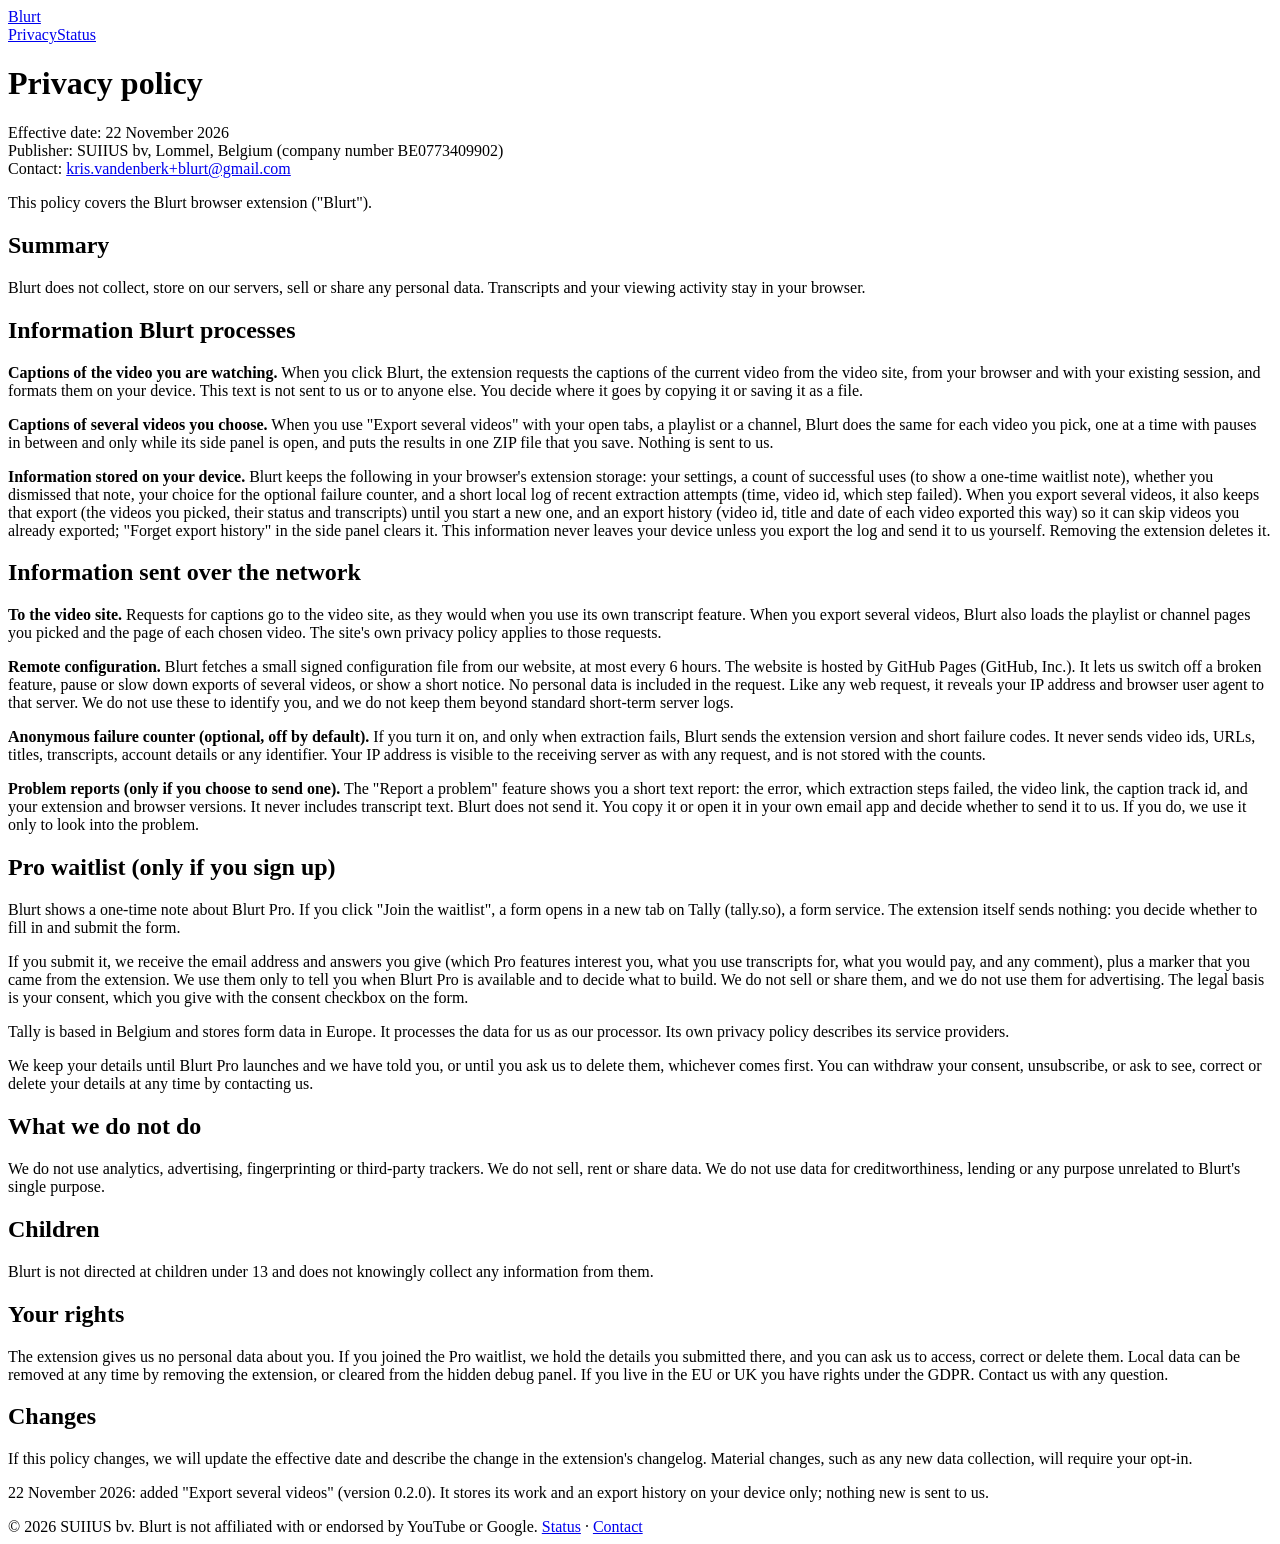
==== privacy/index.html @ bbb34fc8 "Privacy: Export several videos (for Blurt 0.2.0) Co-Authored-By: Claude Opus 5.5 <noreply@anthropic." ====
<!doctype html>
<html lang="en">
<head>
  <meta charset="utf-8">
  <meta name="viewport" content="width=device-width, initial-scale=1">
  <title>Blurt privacy policy</title>
  <meta name="description" content="What the Blurt browser extension does and does not do with your data.">
  <link rel="icon" href="../assets/favicon-32.png" type="image/png">
  <link rel="stylesheet" href="../assets/site.css">
</head>
<body>
  <header class="top">
    <div class="wrap">
      <a class="brand" href="../"><img src="../assets/icon.svg" alt="">Blurt</a>
      <nav class="links"><a href="./" aria-current="page">Privacy</a><a href="../status/">Status</a></nav>
    </div>
  </header>

  <main class="wrap doc">
    <h1>Privacy policy</h1>
    <p class="meta">Effective date: 22 November 2026<br>Publisher: SUIIUS bv, Lommel, Belgium (company number BE0773409902)<br>Contact: <a href="mailto:kris.vandenberk+blurt@gmail.com">kris.vandenberk+blurt@gmail.com</a></p>

    <p>This policy covers the Blurt browser extension ("Blurt").</p>

    <h2>Summary</h2>
    <p class="summary">Blurt does not collect, store on our servers, sell or share any personal data. Transcripts and your viewing activity stay in your browser.</p>

    <h2>Information Blurt processes</h2>
    <p><strong>Captions of the video you are watching.</strong> When you click Blurt, the extension requests the captions of the current video from the video site, from your browser and with your existing session, and formats them on your device. This text is not sent to us or to anyone else. You decide where it goes by copying it or saving it as a file.</p>
    <p><strong>Captions of several videos you choose.</strong> When you use "Export several videos" with your open tabs, a playlist or a channel, Blurt does the same for each video you pick, one at a time with pauses in between and only while its side panel is open, and puts the results in one ZIP file that you save. Nothing is sent to us.</p>
    <p><strong>Information stored on your device.</strong> Blurt keeps the following in your browser's extension storage: your settings, a count of successful uses (to show a one-time waitlist note), whether you dismissed that note, your choice for the optional failure counter, and a short local log of recent extraction attempts (time, video id, which step failed). When you export several videos, it also keeps that export (the videos you picked, their status and transcripts) until you start a new one, and an export history (video id, title and date of each video exported this way) so it can skip videos you already exported; "Forget export history" in the side panel clears it. This information never leaves your device unless you export the log and send it to us yourself. Removing the extension deletes it.</p>

    <h2>Information sent over the network</h2>
    <p><strong>To the video site.</strong> Requests for captions go to the video site, as they would when you use its own transcript feature. When you export several videos, Blurt also loads the playlist or channel pages you picked and the page of each chosen video. The site's own privacy policy applies to those requests.</p>
    <p><strong>Remote configuration.</strong> Blurt fetches a small signed configuration file from our website, at most every 6 hours. The website is hosted by GitHub Pages (GitHub, Inc.). It lets us switch off a broken feature, pause or slow down exports of several videos, or show a short notice. No personal data is included in the request. Like any web request, it reveals your IP address and browser user agent to that server. We do not use these to identify you, and we do not keep them beyond standard short-term server logs.</p>
    <p><strong>Anonymous failure counter (optional, off by default).</strong> If you turn it on, and only when extraction fails, Blurt sends the extension version and short failure codes. It never sends video ids, URLs, titles, transcripts, account details or any identifier. Your IP address is visible to the receiving server as with any request, and is not stored with the counts.</p>
    <p><strong>Problem reports (only if you choose to send one).</strong> The "Report a problem" feature shows you a short text report: the error, which extraction steps failed, the video link, the caption track id, and your extension and browser versions. It never includes transcript text. Blurt does not send it. You copy it or open it in your own email app and decide whether to send it to us. If you do, we use it only to look into the problem.</p>

    <h2>Pro waitlist (only if you sign up)</h2>
    <p>Blurt shows a one-time note about Blurt Pro. If you click "Join the waitlist", a form opens in a new tab on Tally (tally.so), a form service. The extension itself sends nothing: you decide whether to fill in and submit the form.</p>
    <p>If you submit it, we receive the email address and answers you give (which Pro features interest you, what you use transcripts for, what you would pay, and any comment), plus a marker that you came from the extension. We use them only to tell you when Blurt Pro is available and to decide what to build. We do not sell or share them, and we do not use them for advertising. The legal basis is your consent, which you give with the consent checkbox on the form.</p>
    <p>Tally is based in Belgium and stores form data in Europe. It processes the data for us as our processor. Its own privacy policy describes its service providers.</p>
    <p>We keep your details until Blurt Pro launches and we have told you, or until you ask us to delete them, whichever comes first. You can withdraw your consent, unsubscribe, or ask to see, correct or delete your details at any time by contacting us.</p>

    <h2>What we do not do</h2>
    <p>We do not use analytics, advertising, fingerprinting or third-party trackers. We do not sell, rent or share data. We do not use data for creditworthiness, lending or any purpose unrelated to Blurt's single purpose.</p>

    <h2>Children</h2>
    <p>Blurt is not directed at children under 13 and does not knowingly collect any information from them.</p>

    <h2>Your rights</h2>
    <p>The extension gives us no personal data about you. If you joined the Pro waitlist, we hold the details you submitted there, and you can ask us to access, correct or delete them. Local data can be removed at any time by removing the extension, or cleared from the hidden debug panel. If you live in the EU or UK you have rights under the GDPR. Contact us with any question.</p>

    <h2>Changes</h2>
    <p>If this policy changes, we will update the effective date and describe the change in the extension's changelog. Material changes, such as any new data collection, will require your opt-in.</p>
    <p>22 November 2026: added "Export several videos" (version 0.2.0). It stores its work and an export history on your device only; nothing new is sent to us.</p>
  </main>

  <footer class="bottom">
    <div class="wrap">
      <span>&copy; 2026 SUIIUS bv. Blurt is not affiliated with or endorsed by YouTube or Google.</span>
      <span><a href="../status/">Status</a> &middot; <a href="mailto:kris.vandenberk+blurt@gmail.com">Contact</a></span>
    </div>
  </footer>
</body>
</html>
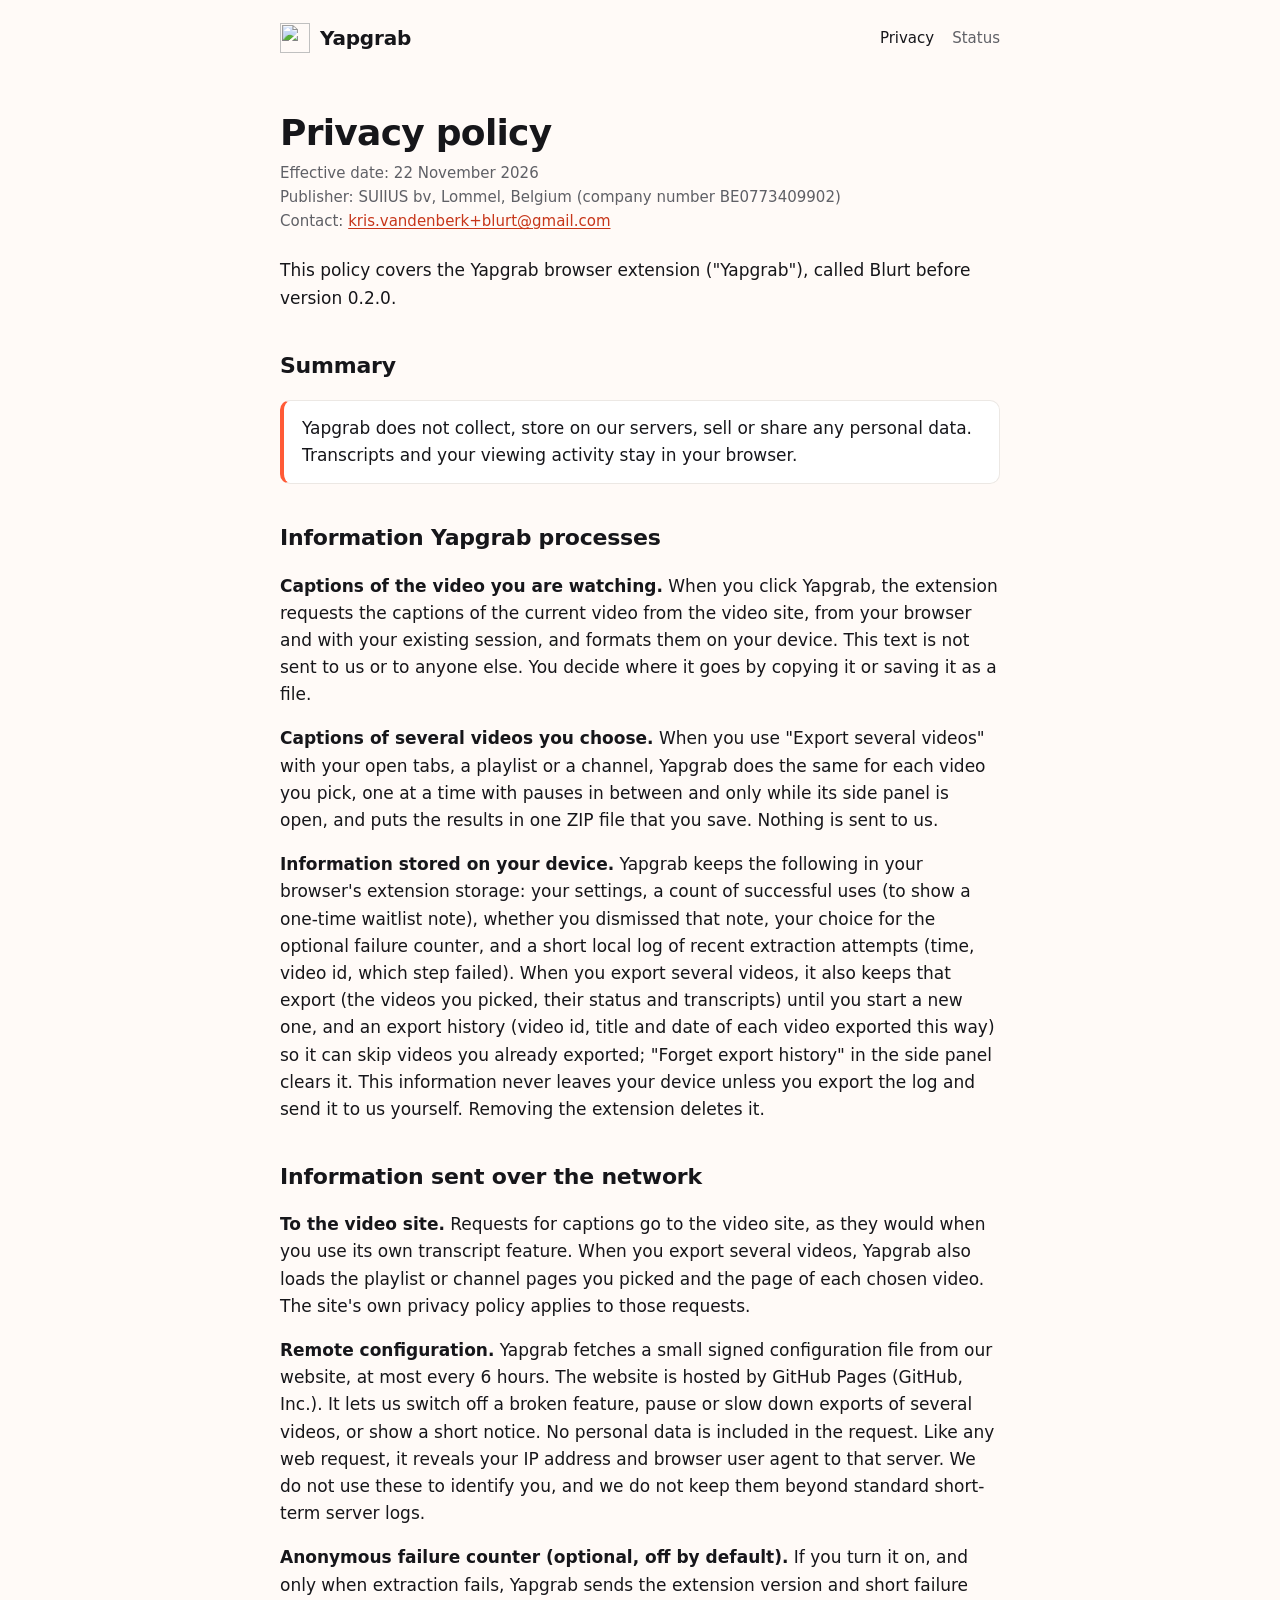
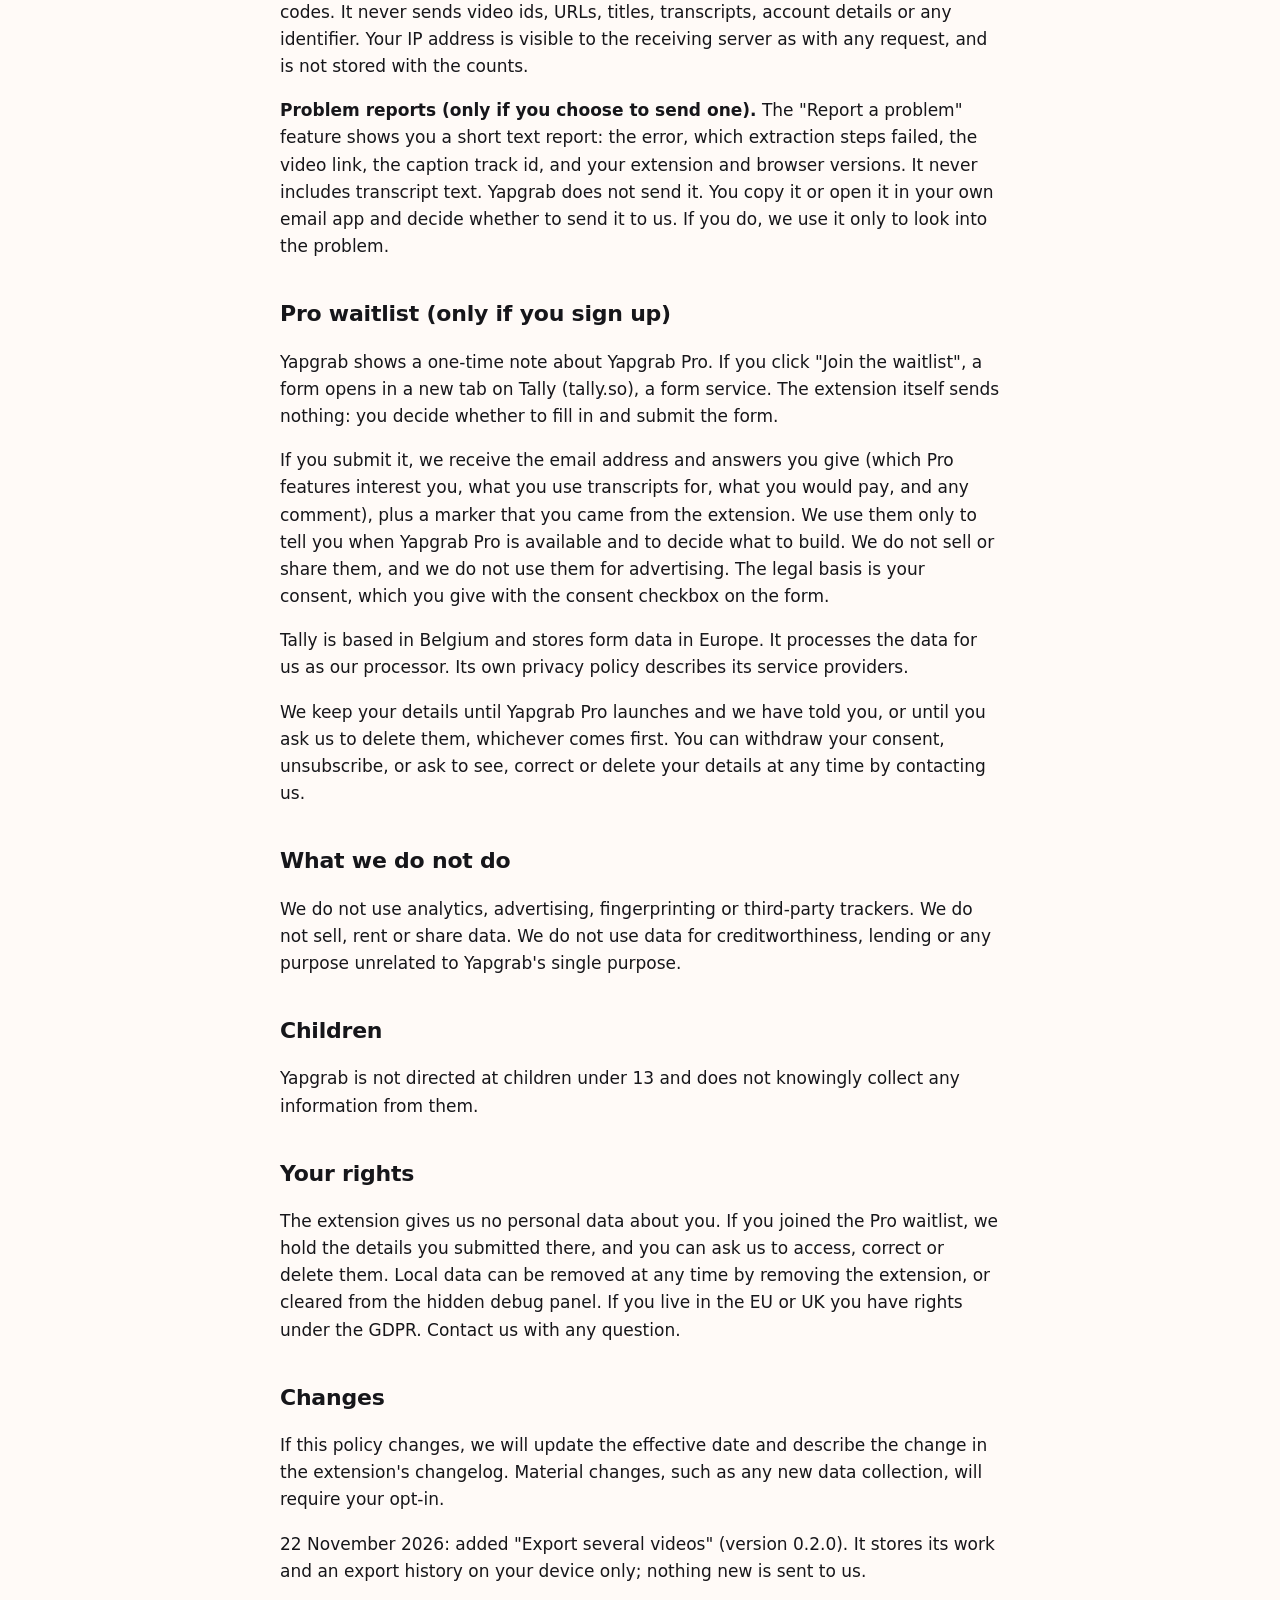
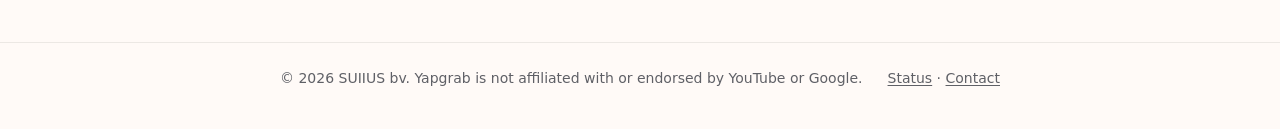
==== commit a82e67da: "Rename Blurt to Yapgrab on the site: pages, privacy policy, screenshots and share image Co-Authored-" ====
--- a/privacy/index.html
+++ b/privacy/index.html
@@ -3,15 +3,15 @@
 <head>
   <meta charset="utf-8">
   <meta name="viewport" content="width=device-width, initial-scale=1">
-  <title>Blurt privacy policy</title>
-  <meta name="description" content="What the Blurt browser extension does and does not do with your data.">
+  <title>Yapgrab privacy policy</title>
+  <meta name="description" content="What the Yapgrab browser extension does and does not do with your data.">
   <link rel="icon" href="../assets/favicon-32.png" type="image/png">
   <link rel="stylesheet" href="../assets/site.css">
 </head>
 <body>
   <header class="top">
     <div class="wrap">
-      <a class="brand" href="../"><img src="../assets/icon.svg" alt="">Blurt</a>
+      <a class="brand" href="../"><img src="../assets/icon.svg" alt="">Yapgrab</a>
       <nav class="links"><a href="./" aria-current="page">Privacy</a><a href="../status/">Status</a></nav>
     </div>
   </header>
@@ -20,33 +20,33 @@
     <h1>Privacy policy</h1>
     <p class="meta">Effective date: 22 November 2026<br>Publisher: SUIIUS bv, Lommel, Belgium (company number BE0773409902)<br>Contact: <a href="mailto:kris.vandenberk+blurt@gmail.com">kris.vandenberk+blurt@gmail.com</a></p>
 
-    <p>This policy covers the Blurt browser extension ("Blurt").</p>
+    <p>This policy covers the Yapgrab browser extension ("Yapgrab"), called Blurt before version 0.2.0.</p>
 
     <h2>Summary</h2>
-    <p class="summary">Blurt does not collect, store on our servers, sell or share any personal data. Transcripts and your viewing activity stay in your browser.</p>
+    <p class="summary">Yapgrab does not collect, store on our servers, sell or share any personal data. Transcripts and your viewing activity stay in your browser.</p>
 
-    <h2>Information Blurt processes</h2>
-    <p><strong>Captions of the video you are watching.</strong> When you click Blurt, the extension requests the captions of the current video from the video site, from your browser and with your existing session, and formats them on your device. This text is not sent to us or to anyone else. You decide where it goes by copying it or saving it as a file.</p>
-    <p><strong>Captions of several videos you choose.</strong> When you use "Export several videos" with your open tabs, a playlist or a channel, Blurt does the same for each video you pick, one at a time with pauses in between and only while its side panel is open, and puts the results in one ZIP file that you save. Nothing is sent to us.</p>
-    <p><strong>Information stored on your device.</strong> Blurt keeps the following in your browser's extension storage: your settings, a count of successful uses (to show a one-time waitlist note), whether you dismissed that note, your choice for the optional failure counter, and a short local log of recent extraction attempts (time, video id, which step failed). When you export several videos, it also keeps that export (the videos you picked, their status and transcripts) until you start a new one, and an export history (video id, title and date of each video exported this way) so it can skip videos you already exported; "Forget export history" in the side panel clears it. This information never leaves your device unless you export the log and send it to us yourself. Removing the extension deletes it.</p>
+    <h2>Information Yapgrab processes</h2>
+    <p><strong>Captions of the video you are watching.</strong> When you click Yapgrab, the extension requests the captions of the current video from the video site, from your browser and with your existing session, and formats them on your device. This text is not sent to us or to anyone else. You decide where it goes by copying it or saving it as a file.</p>
+    <p><strong>Captions of several videos you choose.</strong> When you use "Export several videos" with your open tabs, a playlist or a channel, Yapgrab does the same for each video you pick, one at a time with pauses in between and only while its side panel is open, and puts the results in one ZIP file that you save. Nothing is sent to us.</p>
+    <p><strong>Information stored on your device.</strong> Yapgrab keeps the following in your browser's extension storage: your settings, a count of successful uses (to show a one-time waitlist note), whether you dismissed that note, your choice for the optional failure counter, and a short local log of recent extraction attempts (time, video id, which step failed). When you export several videos, it also keeps that export (the videos you picked, their status and transcripts) until you start a new one, and an export history (video id, title and date of each video exported this way) so it can skip videos you already exported; "Forget export history" in the side panel clears it. This information never leaves your device unless you export the log and send it to us yourself. Removing the extension deletes it.</p>
 
     <h2>Information sent over the network</h2>
-    <p><strong>To the video site.</strong> Requests for captions go to the video site, as they would when you use its own transcript feature. When you export several videos, Blurt also loads the playlist or channel pages you picked and the page of each chosen video. The site's own privacy policy applies to those requests.</p>
-    <p><strong>Remote configuration.</strong> Blurt fetches a small signed configuration file from our website, at most every 6 hours. The website is hosted by GitHub Pages (GitHub, Inc.). It lets us switch off a broken feature, pause or slow down exports of several videos, or show a short notice. No personal data is included in the request. Like any web request, it reveals your IP address and browser user agent to that server. We do not use these to identify you, and we do not keep them beyond standard short-term server logs.</p>
-    <p><strong>Anonymous failure counter (optional, off by default).</strong> If you turn it on, and only when extraction fails, Blurt sends the extension version and short failure codes. It never sends video ids, URLs, titles, transcripts, account details or any identifier. Your IP address is visible to the receiving server as with any request, and is not stored with the counts.</p>
-    <p><strong>Problem reports (only if you choose to send one).</strong> The "Report a problem" feature shows you a short text report: the error, which extraction steps failed, the video link, the caption track id, and your extension and browser versions. It never includes transcript text. Blurt does not send it. You copy it or open it in your own email app and decide whether to send it to us. If you do, we use it only to look into the problem.</p>
+    <p><strong>To the video site.</strong> Requests for captions go to the video site, as they would when you use its own transcript feature. When you export several videos, Yapgrab also loads the playlist or channel pages you picked and the page of each chosen video. The site's own privacy policy applies to those requests.</p>
+    <p><strong>Remote configuration.</strong> Yapgrab fetches a small signed configuration file from our website, at most every 6 hours. The website is hosted by GitHub Pages (GitHub, Inc.). It lets us switch off a broken feature, pause or slow down exports of several videos, or show a short notice. No personal data is included in the request. Like any web request, it reveals your IP address and browser user agent to that server. We do not use these to identify you, and we do not keep them beyond standard short-term server logs.</p>
+    <p><strong>Anonymous failure counter (optional, off by default).</strong> If you turn it on, and only when extraction fails, Yapgrab sends the extension version and short failure codes. It never sends video ids, URLs, titles, transcripts, account details or any identifier. Your IP address is visible to the receiving server as with any request, and is not stored with the counts.</p>
+    <p><strong>Problem reports (only if you choose to send one).</strong> The "Report a problem" feature shows you a short text report: the error, which extraction steps failed, the video link, the caption track id, and your extension and browser versions. It never includes transcript text. Yapgrab does not send it. You copy it or open it in your own email app and decide whether to send it to us. If you do, we use it only to look into the problem.</p>
 
     <h2>Pro waitlist (only if you sign up)</h2>
-    <p>Blurt shows a one-time note about Blurt Pro. If you click "Join the waitlist", a form opens in a new tab on Tally (tally.so), a form service. The extension itself sends nothing: you decide whether to fill in and submit the form.</p>
-    <p>If you submit it, we receive the email address and answers you give (which Pro features interest you, what you use transcripts for, what you would pay, and any comment), plus a marker that you came from the extension. We use them only to tell you when Blurt Pro is available and to decide what to build. We do not sell or share them, and we do not use them for advertising. The legal basis is your consent, which you give with the consent checkbox on the form.</p>
+    <p>Yapgrab shows a one-time note about Yapgrab Pro. If you click "Join the waitlist", a form opens in a new tab on Tally (tally.so), a form service. The extension itself sends nothing: you decide whether to fill in and submit the form.</p>
+    <p>If you submit it, we receive the email address and answers you give (which Pro features interest you, what you use transcripts for, what you would pay, and any comment), plus a marker that you came from the extension. We use them only to tell you when Yapgrab Pro is available and to decide what to build. We do not sell or share them, and we do not use them for advertising. The legal basis is your consent, which you give with the consent checkbox on the form.</p>
     <p>Tally is based in Belgium and stores form data in Europe. It processes the data for us as our processor. Its own privacy policy describes its service providers.</p>
-    <p>We keep your details until Blurt Pro launches and we have told you, or until you ask us to delete them, whichever comes first. You can withdraw your consent, unsubscribe, or ask to see, correct or delete your details at any time by contacting us.</p>
+    <p>We keep your details until Yapgrab Pro launches and we have told you, or until you ask us to delete them, whichever comes first. You can withdraw your consent, unsubscribe, or ask to see, correct or delete your details at any time by contacting us.</p>
 
     <h2>What we do not do</h2>
-    <p>We do not use analytics, advertising, fingerprinting or third-party trackers. We do not sell, rent or share data. We do not use data for creditworthiness, lending or any purpose unrelated to Blurt's single purpose.</p>
+    <p>We do not use analytics, advertising, fingerprinting or third-party trackers. We do not sell, rent or share data. We do not use data for creditworthiness, lending or any purpose unrelated to Yapgrab's single purpose.</p>
 
     <h2>Children</h2>
-    <p>Blurt is not directed at children under 13 and does not knowingly collect any information from them.</p>
+    <p>Yapgrab is not directed at children under 13 and does not knowingly collect any information from them.</p>
 
     <h2>Your rights</h2>
     <p>The extension gives us no personal data about you. If you joined the Pro waitlist, we hold the details you submitted there, and you can ask us to access, correct or delete them. Local data can be removed at any time by removing the extension, or cleared from the hidden debug panel. If you live in the EU or UK you have rights under the GDPR. Contact us with any question.</p>
@@ -58,7 +58,7 @@
 
   <footer class="bottom">
     <div class="wrap">
-      <span>&copy; 2026 SUIIUS bv. Blurt is not affiliated with or endorsed by YouTube or Google.</span>
+      <span>&copy; 2026 SUIIUS bv. Yapgrab is not affiliated with or endorsed by YouTube or Google.</span>
       <span><a href="../status/">Status</a> &middot; <a href="mailto:kris.vandenberk+blurt@gmail.com">Contact</a></span>
     </div>
   </footer>
--- a/assets/site.css
+++ b/assets/site.css
@@ -0,0 +1,90 @@
+:root {
+  --accent: #FF5A36;
+  --accent-ink: #C7361A;
+  --bg: #FFFAF7;
+  --card: #ffffff;
+  --fg: #16161a;
+  --muted: #5f6066;
+  --line: #ece8e4;
+  --ok-bg: #e9f7ee;
+  --ok-fg: #17633a;
+  --warn-bg: #fff4e5;
+  --warn-fg: #7a4100;
+  --err-bg: #fdecea;
+  --err-fg: #8a1c12;
+  --tint: #FFF1EA;
+  --accent-soft: rgba(255, 90, 54, .12);
+  --on-accent: #1d0d07;
+  --shadow: 0 1px 2px rgba(60, 30, 15, .05), 0 12px 32px -12px rgba(60, 30, 15, .16);
+  --mono: ui-monospace, "SF Mono", SFMono-Regular, Menlo, Consolas, "Liberation Mono", monospace;
+  color-scheme: light dark;
+}
+@media (prefers-color-scheme: dark) {
+  :root {
+    --accent-ink: #FF8A6E;
+    --bg: #121216;
+    --card: #1b1b20;
+    --fg: #f1f1f3;
+    --muted: #a4a5ab;
+    --line: #2e2e35;
+    --ok-bg: #13301f;
+    --ok-fg: #9fe0b8;
+    --warn-bg: #3a2a10;
+    --warn-fg: #ffd59a;
+    --err-bg: #3d1a17;
+    --err-fg: #ffb4aa;
+    --tint: #17171c;
+    --accent-soft: rgba(255, 90, 54, .16);
+    --shadow: 0 1px 2px rgba(0, 0, 0, .3), 0 16px 36px -14px rgba(0, 0, 0, .6);
+  }
+}
+* { box-sizing: border-box; }
+html { -webkit-text-size-adjust: 100%; }
+body {
+  margin: 0;
+  background: var(--bg);
+  color: var(--fg);
+  font: 17px/1.6 -apple-system, BlinkMacSystemFont, "Segoe UI", Roboto, system-ui, sans-serif;
+  -webkit-font-smoothing: antialiased;
+}
+a { color: var(--accent-ink); text-underline-offset: 2px; }
+:focus-visible { outline: 3px solid var(--accent); outline-offset: 3px; border-radius: 4px; }
+.wrap { max-width: 760px; margin: 0 auto; padding: 0 20px; }
+.wrap.wide { max-width: 1120px; }
+header.top { padding: 22px 0; }
+header.top .wrap { display: flex; align-items: center; justify-content: space-between; gap: 16px; }
+.brand { display: inline-flex; align-items: center; gap: 10px; font-weight: 800; font-size: 20px; color: var(--fg); text-decoration: none; letter-spacing: -.01em; }
+.brand img { width: 30px; height: 30px; }
+nav.links { display: flex; gap: 18px; font-size: 15px; }
+nav.links a { color: var(--muted); text-decoration: none; }
+nav.links a:hover, nav.links a[aria-current="page"] { color: var(--fg); }
+
+.hero { padding: 48px 0 24px; }
+.hero h1 { font-size: clamp(38px, 7vw, 58px); line-height: 1.04; letter-spacing: -.025em; margin: 0 0 18px; }
+.hero p.lead { font-size: 20px; color: var(--muted); margin: 0 0 26px; max-width: 34em; }
+.pill { display: inline-flex; align-items: center; gap: 8px; padding: 10px 18px; border-radius: 999px; background: var(--accent); color: #fff; font-weight: 700; text-decoration: none; }
+.pill.soft { background: transparent; color: var(--muted); border: 1px solid var(--line); font-weight: 600; }
+.shot { display: block; width: 100%; height: auto; border-radius: 14px; border: 1px solid var(--line); margin: 32px 0; }
+
+.features { display: grid; grid-template-columns: repeat(auto-fit, minmax(220px, 1fr)); gap: 14px; margin: 8px 0 40px; padding: 0; list-style: none; }
+.features li { background: var(--card); border: 1px solid var(--line); border-radius: 12px; padding: 16px 18px; }
+.features strong { display: block; margin-bottom: 4px; }
+.features span { color: var(--muted); font-size: 15px; }
+
+main.doc { padding: 24px 20px 40px; }
+main.doc h1 { font-size: 36px; line-height: 1.15; letter-spacing: -.02em; margin: 12px 0 8px; }
+main.doc h2 { font-size: 22px; margin: 36px 0 8px; letter-spacing: -.01em; }
+main.doc .meta { color: var(--muted); font-size: 15px; margin: 0 0 24px; }
+main.doc .summary { background: var(--card); border: 1px solid var(--line); border-left: 4px solid var(--accent); border-radius: 10px; padding: 14px 18px; }
+
+.status { display: flex; align-items: center; gap: 14px; border-radius: 12px; padding: 18px 20px; font-size: 19px; font-weight: 700; margin: 20px 0 6px; }
+.status::before { content: ""; width: 14px; height: 14px; border-radius: 50%; background: currentColor; flex: none; }
+.status.ok { background: var(--ok-bg); color: var(--ok-fg); }
+.status.degraded { background: var(--warn-bg); color: var(--warn-fg); }
+.status.down { background: var(--err-bg); color: var(--err-fg); }
+.status small { display: block; font-weight: 400; font-size: 15px; }
+ol.steps li { margin-bottom: 6px; }
+
+footer.bottom { border-top: 1px solid var(--line); padding: 24px 0 40px; color: var(--muted); font-size: 14px; }
+footer.bottom .wrap { display: flex; flex-wrap: wrap; justify-content: space-between; gap: 10px 24px; }
+footer.bottom a { color: var(--muted); }
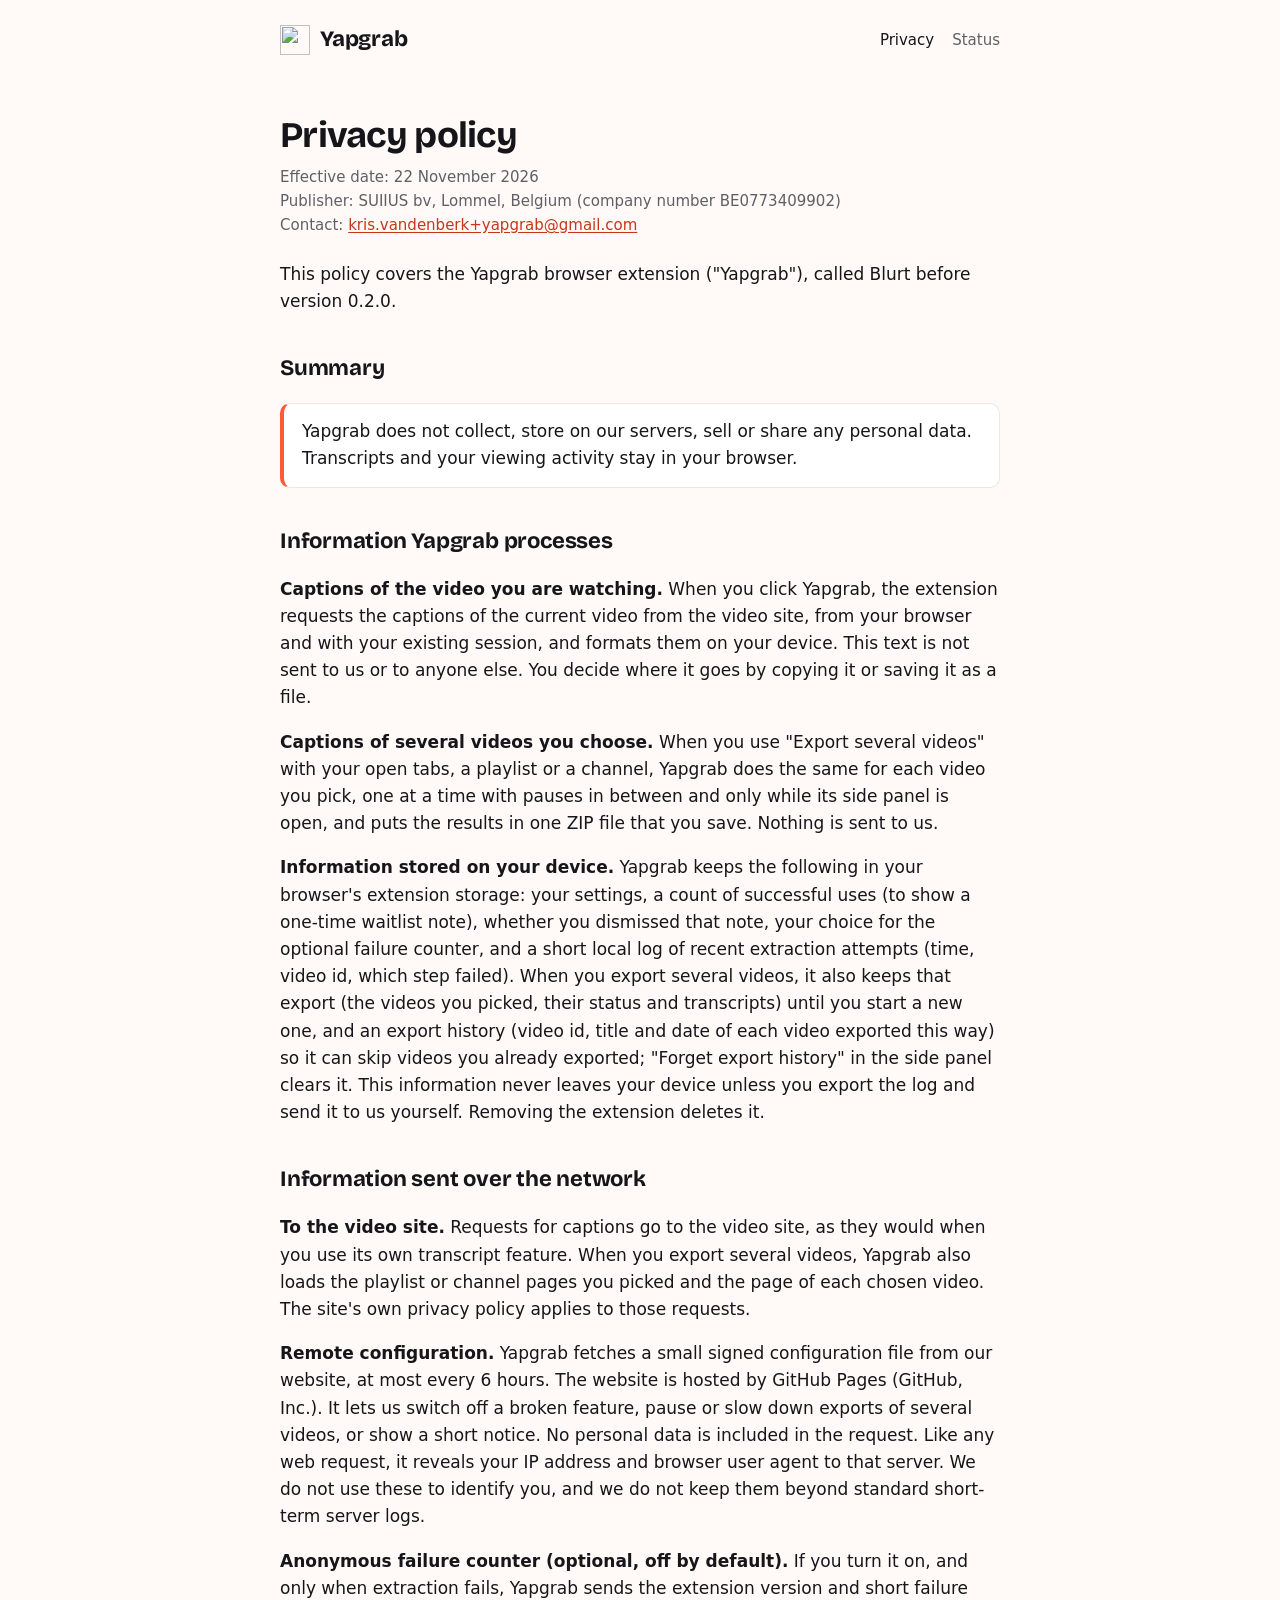
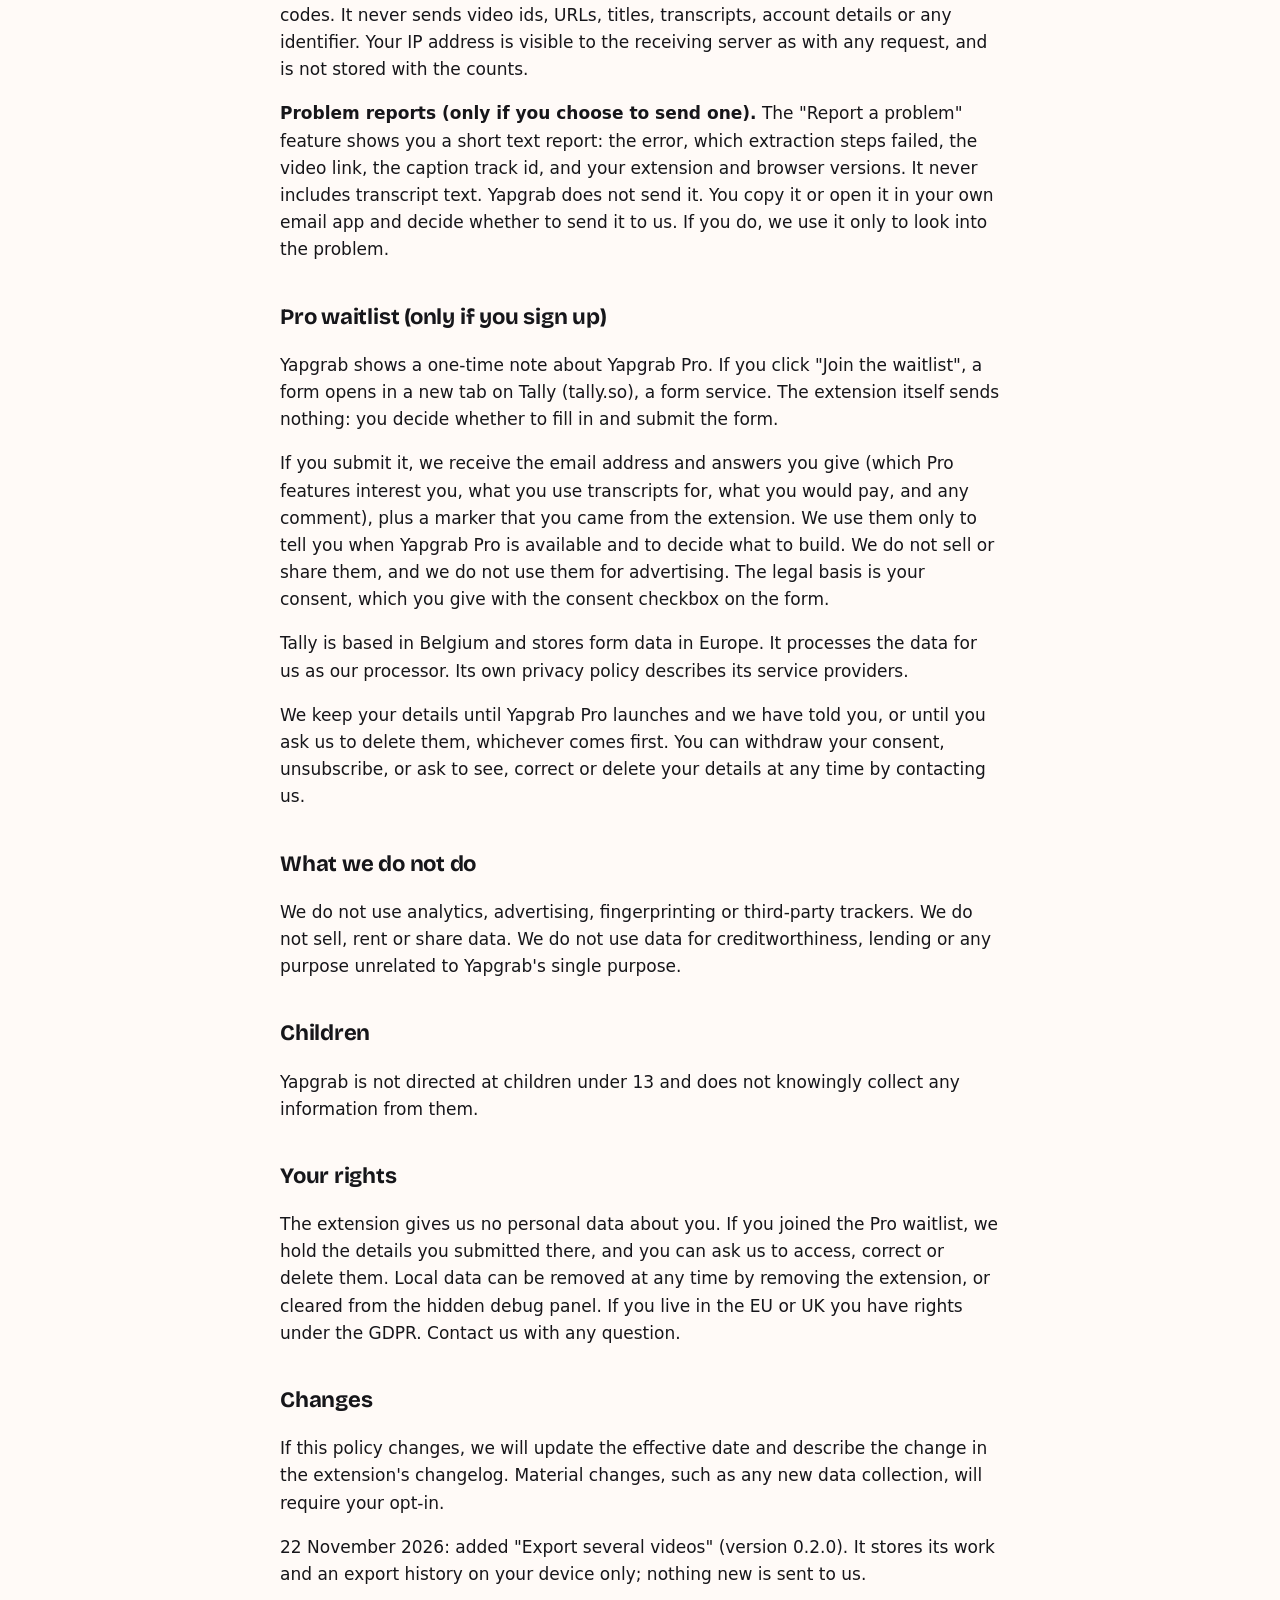
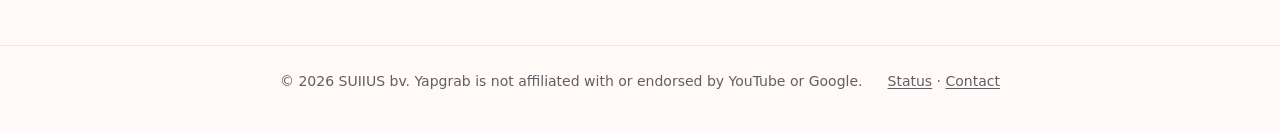
==== commit eb8369cb: "Contact address: kris.vandenberk+yapgrab@gmail.com on every page Co-Authored-By: Claude Opus 5.5 <no" ====
--- a/privacy/index.html
+++ b/privacy/index.html
@@ -18,7 +18,7 @@
 
   <main class="wrap doc">
     <h1>Privacy policy</h1>
-    <p class="meta">Effective date: 22 November 2026<br>Publisher: SUIIUS bv, Lommel, Belgium (company number BE0773409902)<br>Contact: <a href="mailto:kris.vandenberk+blurt@gmail.com">kris.vandenberk+blurt@gmail.com</a></p>
+    <p class="meta">Effective date: 22 November 2026<br>Publisher: SUIIUS bv, Lommel, Belgium (company number BE0773409902)<br>Contact: <a href="mailto:kris.vandenberk+yapgrab@gmail.com">kris.vandenberk+yapgrab@gmail.com</a></p>
 
     <p>This policy covers the Yapgrab browser extension ("Yapgrab"), called Blurt before version 0.2.0.</p>
 
@@ -59,7 +59,7 @@
   <footer class="bottom">
     <div class="wrap">
       <span>&copy; 2026 SUIIUS bv. Yapgrab is not affiliated with or endorsed by YouTube or Google.</span>
-      <span><a href="../status/">Status</a> &middot; <a href="mailto:kris.vandenberk+blurt@gmail.com">Contact</a></span>
+      <span><a href="../status/">Status</a> &middot; <a href="mailto:kris.vandenberk+yapgrab@gmail.com">Contact</a></span>
     </div>
   </footer>
 </body>
--- a/assets/site.css
+++ b/assets/site.css
@@ -1,4 +1,7 @@
+/* Bricolage Grotesque (SIL Open Font License, assets/fonts/OFL.txt), self-hosted: no font service sees visitors. */
+@font-face { font-family: "Bricolage Grotesque"; src: url("fonts/bricolage-grotesque.woff2") format("woff2"); font-weight: 200 800; font-display: swap; }
 :root {
+  --display: "Bricolage Grotesque", -apple-system, BlinkMacSystemFont, "Segoe UI", Roboto, system-ui, sans-serif;
   --accent: #FF5A36;
   --accent-ink: #C7361A;
   --bg: #FFFAF7;
@@ -53,7 +56,7 @@
 .wrap.wide { max-width: 1120px; }
 header.top { padding: 22px 0; }
 header.top .wrap { display: flex; align-items: center; justify-content: space-between; gap: 16px; }
-.brand { display: inline-flex; align-items: center; gap: 10px; font-weight: 800; font-size: 20px; color: var(--fg); text-decoration: none; letter-spacing: -.01em; }
+.brand { display: inline-flex; align-items: center; gap: 10px; font-family: var(--display); font-weight: 750; font-size: 22px; color: var(--fg); text-decoration: none; letter-spacing: -.01em; }
 .brand img { width: 30px; height: 30px; }
 nav.links { display: flex; gap: 18px; font-size: 15px; }
 nav.links a { color: var(--muted); text-decoration: none; }
@@ -88,3 +91,5 @@
 footer.bottom { border-top: 1px solid var(--line); padding: 24px 0 40px; color: var(--muted); font-size: 14px; }
 footer.bottom .wrap { display: flex; flex-wrap: wrap; justify-content: space-between; gap: 10px 24px; }
 footer.bottom a { color: var(--muted); }
+
+h1, h2, h3 { font-family: var(--display); font-weight: 720; }
